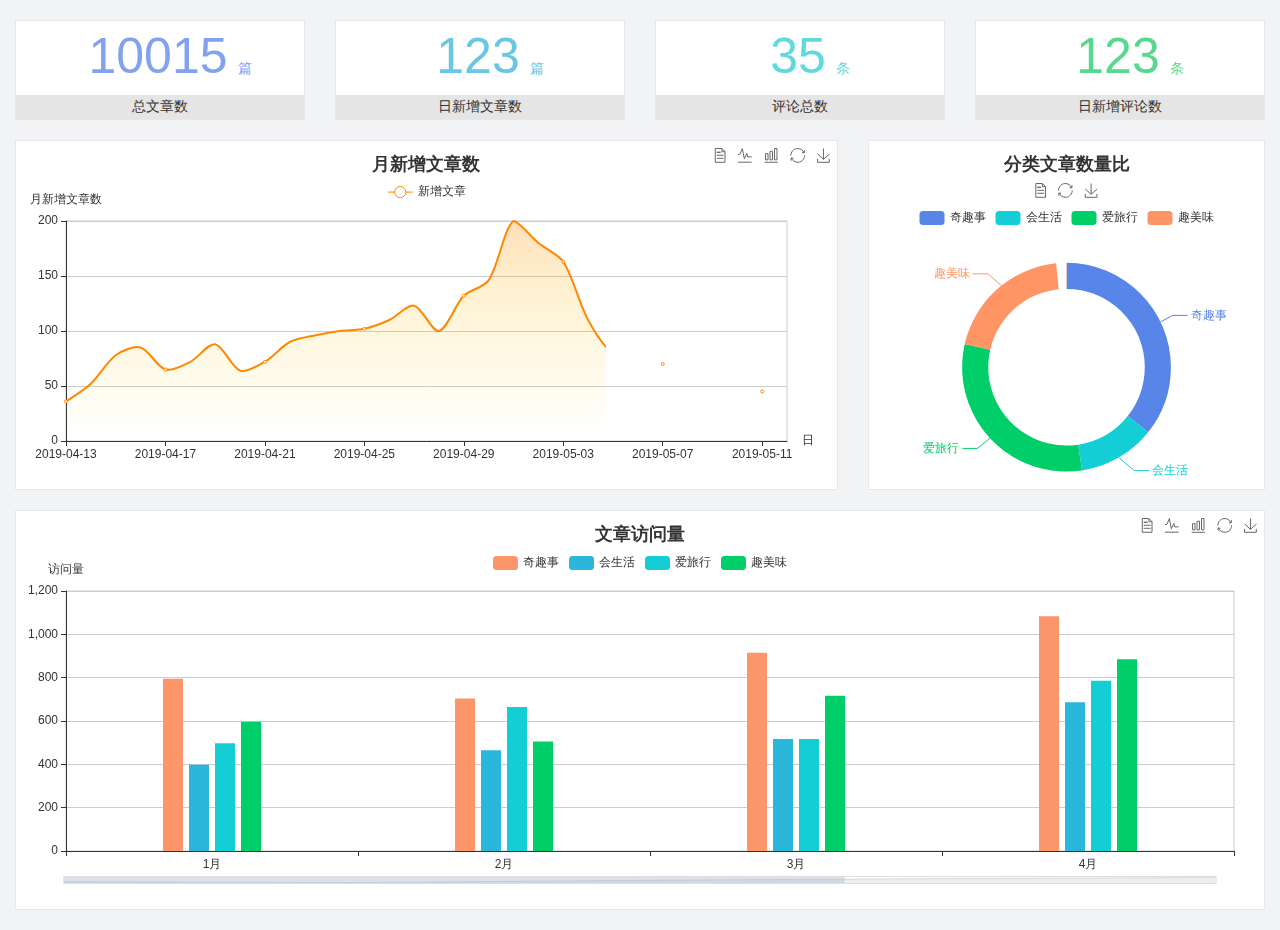
==== home/dashboard.html @ a54b5d4e "init project" ====
<!DOCTYPE html>
<html lang="en">

<head>
  <meta charset="UTF-8">
  <meta name="viewport" content="width=device-width, initial-scale=1.0">
  <meta http-equiv="X-UA-Compatible" content="ie=edge">
  <title>图表统计</title>
  <link rel="stylesheet" href="../../assets/lib/bootstrap.css" />
  <link rel="stylesheet" href="../../assets/lib/main.css" />
  <script src="../../assets/lib/jquery.js"></script>
  <script type="text/javascript" src="../../assets/lib/echarts.min.js"></script>
</head>

<body>
  <div class="container-fluid">
    <div class="row spannel_list">
      <div class="col-sm-3 col-xs-6">
        <div class="spannel">
          <em>10015</em><span>篇</span>
          <b>总文章数</b>
        </div>
      </div>
      <div class="col-sm-3 col-xs-6">
        <div class="spannel scolor01">
          <em>123</em><span>篇</span>
          <b>日新增文章数</b>
        </div>
      </div>
      <div class="col-sm-3 col-xs-6">
        <div class="spannel scolor02">
          <em>35</em><span>条</span>
          <b>评论总数</b>
        </div>
      </div>
      <div class="col-sm-3 col-xs-6">
        <div class="spannel scolor03">
          <em>123</em><span>条</span>
          <b>日新增评论数</b>
        </div>
      </div>
    </div>
  </div>

  <div class="container-fluid">
    <div class="row curve-pie">
      <div class="col-lg-8 col-md-8">
        <div class="gragh_pannel" id="curve_show"></div>
      </div>
      <div class="col-lg-4 col-md-4">
        <div class="gragh_pannel" id="pie_show"></div>
      </div>
    </div>
  </div>

  <div class="container-fluid">
    <div class="column_pannel" id="column_show"></div>
  </div>

  <script>
    var oChart = echarts.init(document.getElementById('curve_show'));
    var aList_all = [
      { 'count': 36, 'date': '2019-04-13' },
      { 'count': 52, 'date': '2019-04-14' },
      { 'count': 78, 'date': '2019-04-15' },
      { 'count': 85, 'date': '2019-04-16' },
      { 'count': 65, 'date': '2019-04-17' },
      { 'count': 72, 'date': '2019-04-18' },
      { 'count': 88, 'date': '2019-04-19' },
      { 'count': 64, 'date': '2019-04-20' },
      { 'count': 72, 'date': '2019-04-21' },
      { 'count': 90, 'date': '2019-04-22' },
      { 'count': 96, 'date': '2019-04-23' },
      { 'count': 100, 'date': '2019-04-24' },
      { 'count': 102, 'date': '2019-04-25' },
      { 'count': 110, 'date': '2019-04-26' },
      { 'count': 123, 'date': '2019-04-27' },
      { 'count': 100, 'date': '2019-04-28' },
      { 'count': 132, 'date': '2019-04-29' },
      { 'count': 146, 'date': '2019-04-30' },
      { 'count': 200, 'date': '2019-05-01' },
      { 'count': 180, 'date': '2019-05-02' },
      { 'count': 163, 'date': '2019-05-03' },
      { 'count': 110, 'date': '2019-05-04' },
      { 'count': 80, 'date': '2019-05-05' },
      { 'count': 82, 'date': '2019-05-06' },
      { 'count': 70, 'date': '2019-05-07' },
      { 'count': 65, 'date': '2019-05-08' },
      { 'count': 54, 'date': '2019-05-09' },
      { 'count': 40, 'date': '2019-05-10' },
      { 'count': 45, 'date': '2019-05-11' },
      { 'count': 38, 'date': '2019-05-12' },
    ];

    let aCount = [];
    let aDate = [];

    for (var i = 0; i < aList_all.length; i++) {
      aCount.push(aList_all[i].count);
      aDate.push(aList_all[i].date);
    }

    var chartopt = {
      title: {
        text: '月新增文章数',
        left: 'center',
        top: '10'
      },
      tooltip: {
        trigger: 'axis'
      },
      legend: {
        data: ['新增文章'],
        top: '40'
      },
      toolbox: {
        show: true,
        feature: {
          mark: { show: true },
          dataView: { show: true, readOnly: false },
          magicType: { show: true, type: ['line', 'bar'] },
          restore: { show: true },
          saveAsImage: { show: true }
        }
      },
      calculable: true,
      xAxis: [
        {
          name: '日',
          type: 'category',
          boundaryGap: false,
          data: aDate
        }
      ],
      yAxis: [
        {
          name: '月新增文章数',
          type: 'value'
        }
      ],
      series: [
        {
          name: '新增文章',
          type: 'line',
          smooth: true,
          itemStyle: { normal: { areaStyle: { type: 'default' }, color: '#f80' }, lineStyle: { color: '#f80' } },
          data: aCount
        }],
      areaStyle: {
        normal: {
          color: new echarts.graphic.LinearGradient(0, 0, 0, 1, [{
            offset: 0,
            color: 'rgba(255,136,0,0.39)'
          }, {
            offset: .34,
            color: 'rgba(255,180,0,0.25)'
          }, {
            offset: 1,
            color: 'rgba(255,222,0,0.00)'
          }])

        }
      },
      grid: {
        show: true,
        x: 50,
        x2: 50,
        y: 80,
        height: 220
      }
    };

    oChart.setOption(chartopt);


    var oPie = echarts.init(document.getElementById('pie_show'));
    var oPieopt =
    {
      title: {
        top: 10,
        text: '分类文章数量比',
        x: 'center'
      },
      tooltip: {
        trigger: 'item',
        formatter: "{a} <br/>{b} : {c} ({d}%)"
      },
      color: ['#5885e8', '#13cfd5', '#00ce68', '#ff9565'],
      legend: {
        x: 'center',
        top: 65,
        data: ['奇趣事', '会生活', '爱旅行', '趣美味']
      },
      toolbox: {
        show: true,
        x: 'center',
        top: 35,
        feature: {
          mark: { show: true },
          dataView: { show: true, readOnly: false },
          magicType: {
            show: true,
            type: ['pie', 'funnel'],
            option: {
              funnel: {
                x: '25%',
                width: '50%',
                funnelAlign: 'left',
                max: 1548
              }
            }
          },
          restore: { show: true },
          saveAsImage: { show: true }
        }
      },
      calculable: true,
      series: [
        {
          name: '访问来源',
          type: 'pie',
          radius: ['45%', '60%'],
          center: ['50%', '65%'],
          data: [
            { value: 300, name: '奇趣事' },
            { value: 100, name: '会生活' },
            { value: 260, name: '爱旅行' },
            { value: 180, name: '趣美味' }
          ]
        }
      ]
    };
    oPie.setOption(oPieopt);



    var oColumn = this.echarts.init(document.getElementById('column_show'));
    var oColumnopt =
    {
      title: {
        text: '文章访问量',
        left: 'center',
        top: '10'
      },
      tooltip: {
        trigger: 'axis'
      },
      legend: {
        data: ['奇趣事', '会生活', '爱旅行', '趣美味'],
        top: '40'
      },
      toolbox: {
        show: true,
        feature: {
          mark: { show: true },
          dataView: { show: true, readOnly: false },
          magicType: { show: true, type: ['line', 'bar'] },
          restore: { show: true },
          saveAsImage: { show: true }
        }
      },
      calculable: true,
      xAxis: [
        {
          type: 'category',
          data: ['1月', '2月', '3月', '4月', '5月']
        }
      ],
      yAxis: [
        {
          name: '访问量',
          type: 'value'
        }
      ],
      series: [
        {
          name: '奇趣事',
          type: 'bar',
          barWidth: 20,
          itemStyle: {
            normal: { areaStyle: { type: 'default' }, color: '#fd956a' }
          },
          data: [800, 708, 920, 1090, 1200]
        },
        {
          name: '会生活',
          type: 'bar',
          barWidth: 20,
          itemStyle: {
            normal: { areaStyle: { type: 'default' }, color: '#2bb6db' }
          },
          data: [400, 468, 520, 690, 800]
        },
        {
          name: '爱旅行',
          type: 'bar',
          barWidth: 20,
          itemStyle: {
            normal: { areaStyle: { type: 'default' }, color: '#13cfd5' }
          },
          data: [500, 668, 520, 790, 900]
        },
        {
          name: '趣美味',
          type: 'bar',
          barWidth: 20,
          itemStyle: {
            normal: { areaStyle: { type: 'default' }, color: '#00ce68' }
          },
          data: [600, 508, 720, 890, 1000]
        }
      ],
      grid: {
        show: true,
        x: 50,
        x2: 30,
        y: 80,
        height: 260
      },
      dataZoom: [//给x轴设置滚动条
        {
          start: 0,//默认为0
          end: 100 - 1000 / 31,//默认为100
          type: 'slider',
          show: true,
          xAxisIndex: [0],
          handleSize: 0,//滑动条的 左右2个滑动条的大小
          height: 8,//组件高度
          left: 45, //左边的距离
          right: 50,//右边的距离
          bottom: 26,//右边的距离
          handleColor: '#ddd',//h滑动图标的颜色
          handleStyle: {
            borderColor: "#cacaca",
            borderWidth: "1",
            shadowBlur: 2,
            background: "#ddd",
            shadowColor: "#ddd",
          }
        }]
    };
    oColumn.setOption(oColumnopt);
  </script>
</body>

</html>
---- assets/lib/main.css ----
body{
    font-family:'MicroSoft YaHei';
    background-color: #f2f3f5;
}
.main_wrap{
    position:fixed;
    width:100%;
    height:100%;
    left:0px;
    top:0px;
    background:url('../images/login_bg.jpg'); 
    background-size:100% 100%; 
  }
.header{
    width:1200px;
    overflow: hidden;
    margin:20px auto 0;
}
.heade .logo{
    float: left;
}
.header .copyright{
    float:right;
    font-size:12px;
    color:#fff;
    text-align:right;
    line-height:20px;
    margin-top:10px;
}
.login_form_con{
    position:absolute;
    left:50%;
    top:50%;
    margin-left:-200px;
    margin-top:-155px;
    width:400px;
    height:310px;
    background-color: #edeff0;
}

.login_form{
    position: relative;
}

.login_form .icon-user{
    position:absolute;
    font-size:16px;
    color:#999;
    left:46px;
    top:12px;
}
.login_form .icon-key{
    position:absolute;
    font-size:18px;
    color:#999;
    left:46px;
    top:78px;
}
.login_title{
    height:60px;
    background:url('../images/login_title.png') center center no-repeat #fff;
}
.input_txt,.input_pass,.input_sub{
    display:block;
    width:334px;
    height:37px;
    padding:0px;
    text-indent:40px;
    border:1px solid #ddd;
    margin:27px auto 0;
    outline:none;
}
.input_sub{
    margin-top:40px;
    height:42px;
    background-color: #19b9e7;
    text-indent:0px;
    font-size:18px;
    color:#fff;
    cursor: pointer;
}
.input_sub:hover{
    background-color: #08a0cc;
}

.sider{
    position:fixed;
    left:0;
    top:0;
    bottom:0;
    width:210px;
    background-color: #323745;
}
.sider .logo{
    display:block;
    height:56px;
    background-color: #242732;
    overflow: hidden;
}
.sider .logo img{
    display:block;
    margin:6px auto 0;
}
.user_info{
    height:79px;
    border-bottom:1px solid #5a5e6b;
}

.user_info img{
    float: left;
    width:40px;
    height:40px;
    border-radius:20px;
    margin:19px 0 0 30px;
}
.user_info span{
    float: left;
    width:120px;
    font-size:12px;
    color:#fff;
    margin:23px 0 0 20px;
}
.user_info b{
    float: left;
    width: 120px;
    font-weight:normal;
    font-size:12px;
    color:#adafb5;
    margin:2px 0 0 20px;
}

.menu .level01{
    height:50px;
    line-height:50px;
}
.menu .level01 a{
    display:block;
    height:50px;
    font-size:12px;
    color:#adafb5;
    overflow: hidden;
}
.menu .level01.active a{
    background-color: #1378f0;
    color:#fff;
}
.menu .level01.active i{
    color:#fff;
}

.menu .level01 a:hover{
    background-color: #1378f0;
    color:#fff;
}
.menu .level01 a:hover i{
    color:#fff;
}
.menu .level01 i{
    color:#61646f;
    font-size:22px;
    float: left;
    margin-left:26px;
}
.menu .level01 span{
    float: left;
    margin-left:10px;
}
.menu .level01 b{
    float: right;
    margin-right:20px;
    font-weight:normal;
    transform:rotate(90deg);
    transition:all 500ms ease;
}

.menu .level01 .rotate0{
    transform:rotate(0deg);
}

.menu .level02{
    background: #242732;
    display:none;
}


.menu .level02 li{
    height:40px;
    line-height:40px;
}
.menu .level02 li a{
    display:block;
    height:40px;
    font-size:12px;
    color:#adafb5;
    overflow: hidden;
}

.menu .level02 li a:hover{
    background-color: #1378f0;
    color:#fff;
}

.menu .level02 li i{
    font-size:12px;
    float: left;
    margin-left:60px;
}
.menu .level02 li span{
    font-size:12px;
    float: left;
    margin-left:5px;
}

.menu .level02 .active a{
    color:#ffae00;
}

.header_bar{
    position:fixed;
    left:210px;
    right:0;
    top:0;
    height:56px;
    background-color: #fff;
}

.main{
    position:fixed;
    left:210px;
    top:56px;
    right:0;
    bottom:0;
    background-color: #f2f3f5;
}

.search_form{
    width:218px;
    height:33px;
    border:1px solid #ddd;
    background-color: #f2f3f5;
    border-radius:16px;
    float: left;
    margin:12px 0 0 27px;
}

.search_form input{
    padding:0px;
    margin:0px;
    border:0px;
    float: left;
    background-color: #f2f3f5;
    font-size:12px;
    width:175px;
    height:31px;
    margin-left:12px;
    outline:none;
   
}

.search_form .icon-search{
    line-height:33px;
    cursor: pointer;
    font-size:18px;
    color:#abaebb;
}
.user_center_link{
    float:right;

}
.user_center_link a{
    line-height:56px;
    font-size:12px;
    color:#999;
    margin-right:15px;
}
.user_center_link a:hover{
    color:#ffae00
}

.user_center_link img{
    width:42px;
    height:42px;
    border-radius:32px;
    margin-right:10px;
}

.spannel_list{
    margin-top:20px;
}

.spannel{
	height:100px;
	overflow:hidden;
	text-align:center;
    position:relative;
    background-color: #fff;
    border:1px solid #e7e7e9;
    margin-bottom:20px;
}

.spannel em{
    font-style:normal;
	font-size:50px;
	line-height:50px;
	display:inline-block;
	margin:10px 0 0 20px;
	font-family:'Arial';
	color:#83a2ed;
}

.spannel span{
	font-size:14px;
	display:inline-block;
	color:#83a2ed;
	margin-left:10px;
}

.spannel b{
	position:absolute;
	left:0;
	bottom:0;
	width:100%;
	line-height:24px;
	background:#e5e5e5;
	color:#333;
	font-size:14px;
	font-weight:normal;
}

.scolor01 em,.scolor01 span{
	color:#6ac6e2;
}

.scolor02 em,.scolor02 span{
	color:#5fd9de;
}

.scolor03 em,.scolor03 span{
	color:#58d88e;
}


.gragh_pannel{
    height:350px;
    border:1px solid #e7e7e9;
    background-color: #fff!important; 
    margin-bottom:20px;  
}

.column_pannel{
    margin-bottom:20px;
    height:400px;
    border:1px solid #e7e7e9;
    background-color: #fff!important;   
}

.common_title{
    line-height:42px;
    background-color: #fbfbfb;
    border:1px solid #e7e7e9;
    margin-top:20px;
    text-indent: 15px;
    font-size:14px;
    color:#333;
}

.common_con{
    border:1px solid #e7e7e9;
    border-top:0px;
    background-color: #fff;
    padding-bottom:20px;
    margin-bottom:20px;
}
.opt_btns{
    margin-top:20px;
}

.mp20{
    margin-top:20px;
}

.pagination{   
   margin:0;
}

.article_form{
    margin-top:20px;
}

.form-group{
    margin-bottom:25px;
}

.form-group label{
    font-weight:normal;
    color:#666;
}

.icon-icondate{
    line-height:16px;
}

.user_pic{
    width:100px;
    height:100px;
    margin-bottom:10px;
}

.article_cover{
    width:200px;
    height:200px;
    margin-bottom:10px;
}
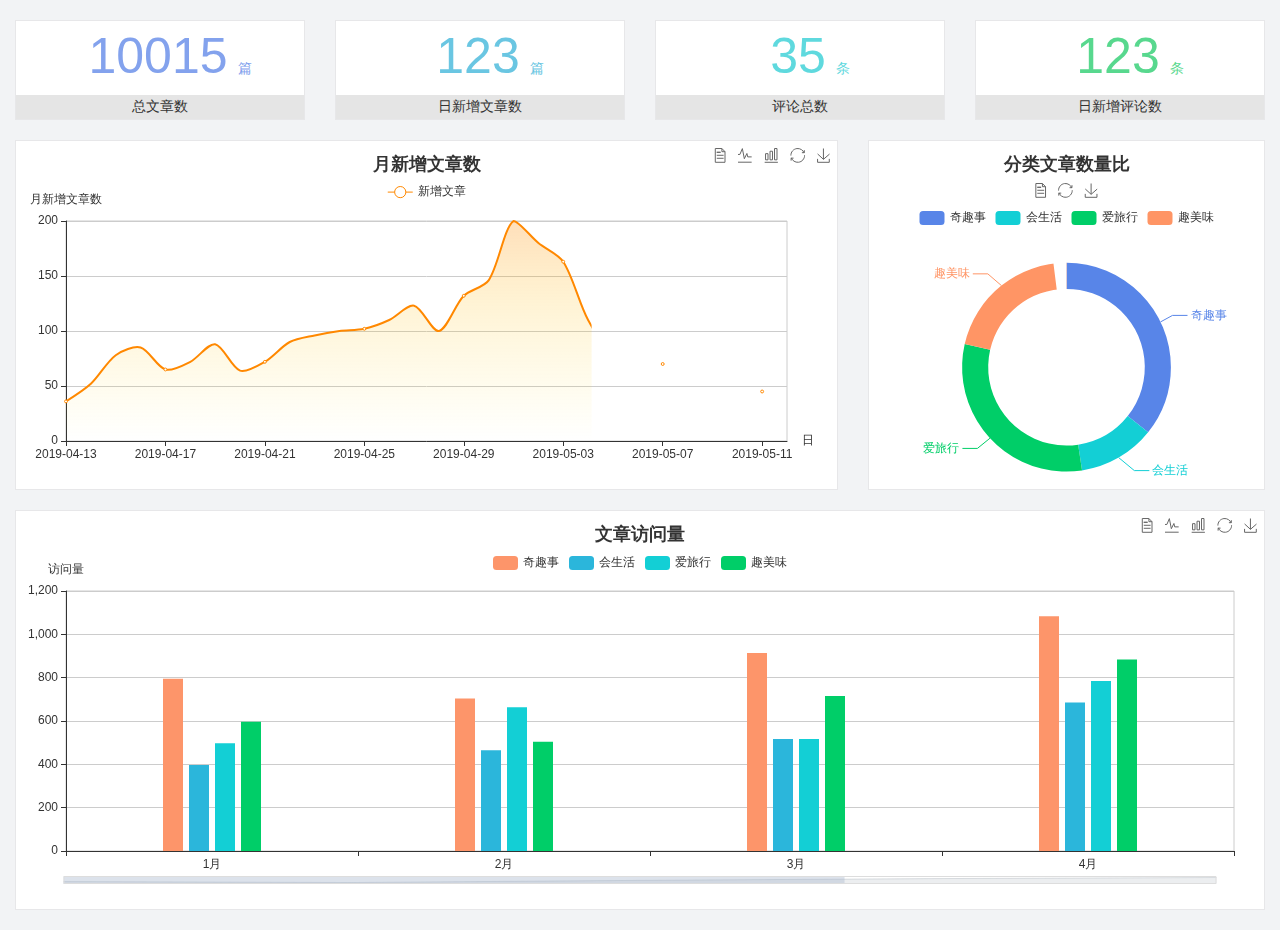
==== commit 98dc0ad7: "完成了主页功能开发" ====
--- a/home/dashboard.html
+++ b/home/dashboard.html
@@ -2,345 +2,457 @@
 <html lang="en">
 
 <head>
-  <meta charset="UTF-8">
-  <meta name="viewport" content="width=device-width, initial-scale=1.0">
-  <meta http-equiv="X-UA-Compatible" content="ie=edge">
-  <title>图表统计</title>
-  <link rel="stylesheet" href="../../assets/lib/bootstrap.css" />
-  <link rel="stylesheet" href="../../assets/lib/main.css" />
-  <script src="../../assets/lib/jquery.js"></script>
-  <script type="text/javascript" src="../../assets/lib/echarts.min.js"></script>
+    <meta charset="UTF-8">
+    <meta name="viewport" content="width=device-width, initial-scale=1.0">
+    <meta http-equiv="X-UA-Compatible" content="ie=edge">
+    <title>图表统计</title>
+    <link rel="stylesheet" href="../assets/lib/bootstrap.css" />
+    <link rel="stylesheet" href="../assets/lib/main.css" />
+    <script src="../assets/lib/jquery.js"></script>
+    <script type="text/javascript" src="../assets/lib/echarts.min.js"></script>
 </head>
 
 <body>
-  <div class="container-fluid">
-    <div class="row spannel_list">
-      <div class="col-sm-3 col-xs-6">
-        <div class="spannel">
-          <em>10015</em><span>篇</span>
-          <b>总文章数</b>
+    <div class="container-fluid">
+        <div class="row spannel_list">
+            <div class="col-sm-3 col-xs-6">
+                <div class="spannel">
+                    <em>10015</em><span>篇</span>
+                    <b>总文章数</b>
+                </div>
+            </div>
+            <div class="col-sm-3 col-xs-6">
+                <div class="spannel scolor01">
+                    <em>123</em><span>篇</span>
+                    <b>日新增文章数</b>
+                </div>
+            </div>
+            <div class="col-sm-3 col-xs-6">
+                <div class="spannel scolor02">
+                    <em>35</em><span>条</span>
+                    <b>评论总数</b>
+                </div>
+            </div>
+            <div class="col-sm-3 col-xs-6">
+                <div class="spannel scolor03">
+                    <em>123</em><span>条</span>
+                    <b>日新增评论数</b>
+                </div>
+            </div>
         </div>
-      </div>
-      <div class="col-sm-3 col-xs-6">
-        <div class="spannel scolor01">
-          <em>123</em><span>篇</span>
-          <b>日新增文章数</b>
+    </div>
+
+    <div class="container-fluid">
+        <div class="row curve-pie">
+            <div class="col-lg-8 col-md-8">
+                <div class="gragh_pannel" id="curve_show"></div>
+            </div>
+            <div class="col-lg-4 col-md-4">
+                <div class="gragh_pannel" id="pie_show"></div>
+            </div>
         </div>
-      </div>
-      <div class="col-sm-3 col-xs-6">
-        <div class="spannel scolor02">
-          <em>35</em><span>条</span>
-          <b>评论总数</b>
-        </div>
-      </div>
-      <div class="col-sm-3 col-xs-6">
-        <div class="spannel scolor03">
-          <em>123</em><span>条</span>
-          <b>日新增评论数</b>
-        </div>
-      </div>
     </div>
-  </div>
-
-  <div class="container-fluid">
-    <div class="row curve-pie">
-      <div class="col-lg-8 col-md-8">
-        <div class="gragh_pannel" id="curve_show"></div>
-      </div>
-      <div class="col-lg-4 col-md-4">
-        <div class="gragh_pannel" id="pie_show"></div>
-      </div>
+
+    <div class="container-fluid">
+        <div class="column_pannel" id="column_show"></div>
     </div>
-  </div>
-
-  <div class="container-fluid">
-    <div class="column_pannel" id="column_show"></div>
-  </div>
-
-  <script>
-    var oChart = echarts.init(document.getElementById('curve_show'));
-    var aList_all = [
-      { 'count': 36, 'date': '2019-04-13' },
-      { 'count': 52, 'date': '2019-04-14' },
-      { 'count': 78, 'date': '2019-04-15' },
-      { 'count': 85, 'date': '2019-04-16' },
-      { 'count': 65, 'date': '2019-04-17' },
-      { 'count': 72, 'date': '2019-04-18' },
-      { 'count': 88, 'date': '2019-04-19' },
-      { 'count': 64, 'date': '2019-04-20' },
-      { 'count': 72, 'date': '2019-04-21' },
-      { 'count': 90, 'date': '2019-04-22' },
-      { 'count': 96, 'date': '2019-04-23' },
-      { 'count': 100, 'date': '2019-04-24' },
-      { 'count': 102, 'date': '2019-04-25' },
-      { 'count': 110, 'date': '2019-04-26' },
-      { 'count': 123, 'date': '2019-04-27' },
-      { 'count': 100, 'date': '2019-04-28' },
-      { 'count': 132, 'date': '2019-04-29' },
-      { 'count': 146, 'date': '2019-04-30' },
-      { 'count': 200, 'date': '2019-05-01' },
-      { 'count': 180, 'date': '2019-05-02' },
-      { 'count': 163, 'date': '2019-05-03' },
-      { 'count': 110, 'date': '2019-05-04' },
-      { 'count': 80, 'date': '2019-05-05' },
-      { 'count': 82, 'date': '2019-05-06' },
-      { 'count': 70, 'date': '2019-05-07' },
-      { 'count': 65, 'date': '2019-05-08' },
-      { 'count': 54, 'date': '2019-05-09' },
-      { 'count': 40, 'date': '2019-05-10' },
-      { 'count': 45, 'date': '2019-05-11' },
-      { 'count': 38, 'date': '2019-05-12' },
-    ];
-
-    let aCount = [];
-    let aDate = [];
-
-    for (var i = 0; i < aList_all.length; i++) {
-      aCount.push(aList_all[i].count);
-      aDate.push(aList_all[i].date);
-    }
-
-    var chartopt = {
-      title: {
-        text: '月新增文章数',
-        left: 'center',
-        top: '10'
-      },
-      tooltip: {
-        trigger: 'axis'
-      },
-      legend: {
-        data: ['新增文章'],
-        top: '40'
-      },
-      toolbox: {
-        show: true,
-        feature: {
-          mark: { show: true },
-          dataView: { show: true, readOnly: false },
-          magicType: { show: true, type: ['line', 'bar'] },
-          restore: { show: true },
-          saveAsImage: { show: true }
+
+    <script>
+        var oChart = echarts.init(document.getElementById('curve_show'));
+        var aList_all = [{
+            'count': 36,
+            'date': '2019-04-13'
+        }, {
+            'count': 52,
+            'date': '2019-04-14'
+        }, {
+            'count': 78,
+            'date': '2019-04-15'
+        }, {
+            'count': 85,
+            'date': '2019-04-16'
+        }, {
+            'count': 65,
+            'date': '2019-04-17'
+        }, {
+            'count': 72,
+            'date': '2019-04-18'
+        }, {
+            'count': 88,
+            'date': '2019-04-19'
+        }, {
+            'count': 64,
+            'date': '2019-04-20'
+        }, {
+            'count': 72,
+            'date': '2019-04-21'
+        }, {
+            'count': 90,
+            'date': '2019-04-22'
+        }, {
+            'count': 96,
+            'date': '2019-04-23'
+        }, {
+            'count': 100,
+            'date': '2019-04-24'
+        }, {
+            'count': 102,
+            'date': '2019-04-25'
+        }, {
+            'count': 110,
+            'date': '2019-04-26'
+        }, {
+            'count': 123,
+            'date': '2019-04-27'
+        }, {
+            'count': 100,
+            'date': '2019-04-28'
+        }, {
+            'count': 132,
+            'date': '2019-04-29'
+        }, {
+            'count': 146,
+            'date': '2019-04-30'
+        }, {
+            'count': 200,
+            'date': '2019-05-01'
+        }, {
+            'count': 180,
+            'date': '2019-05-02'
+        }, {
+            'count': 163,
+            'date': '2019-05-03'
+        }, {
+            'count': 110,
+            'date': '2019-05-04'
+        }, {
+            'count': 80,
+            'date': '2019-05-05'
+        }, {
+            'count': 82,
+            'date': '2019-05-06'
+        }, {
+            'count': 70,
+            'date': '2019-05-07'
+        }, {
+            'count': 65,
+            'date': '2019-05-08'
+        }, {
+            'count': 54,
+            'date': '2019-05-09'
+        }, {
+            'count': 40,
+            'date': '2019-05-10'
+        }, {
+            'count': 45,
+            'date': '2019-05-11'
+        }, {
+            'count': 38,
+            'date': '2019-05-12'
+        }, ];
+
+        let aCount = [];
+        let aDate = [];
+
+        for (var i = 0; i < aList_all.length; i++) {
+            aCount.push(aList_all[i].count);
+            aDate.push(aList_all[i].date);
         }
-      },
-      calculable: true,
-      xAxis: [
-        {
-          name: '日',
-          type: 'category',
-          boundaryGap: false,
-          data: aDate
-        }
-      ],
-      yAxis: [
-        {
-          name: '月新增文章数',
-          type: 'value'
-        }
-      ],
-      series: [
-        {
-          name: '新增文章',
-          type: 'line',
-          smooth: true,
-          itemStyle: { normal: { areaStyle: { type: 'default' }, color: '#f80' }, lineStyle: { color: '#f80' } },
-          data: aCount
-        }],
-      areaStyle: {
-        normal: {
-          color: new echarts.graphic.LinearGradient(0, 0, 0, 1, [{
-            offset: 0,
-            color: 'rgba(255,136,0,0.39)'
-          }, {
-            offset: .34,
-            color: 'rgba(255,180,0,0.25)'
-          }, {
-            offset: 1,
-            color: 'rgba(255,222,0,0.00)'
-          }])
-
-        }
-      },
-      grid: {
-        show: true,
-        x: 50,
-        x2: 50,
-        y: 80,
-        height: 220
-      }
-    };
-
-    oChart.setOption(chartopt);
-
-
-    var oPie = echarts.init(document.getElementById('pie_show'));
-    var oPieopt =
-    {
-      title: {
-        top: 10,
-        text: '分类文章数量比',
-        x: 'center'
-      },
-      tooltip: {
-        trigger: 'item',
-        formatter: "{a} <br/>{b} : {c} ({d}%)"
-      },
-      color: ['#5885e8', '#13cfd5', '#00ce68', '#ff9565'],
-      legend: {
-        x: 'center',
-        top: 65,
-        data: ['奇趣事', '会生活', '爱旅行', '趣美味']
-      },
-      toolbox: {
-        show: true,
-        x: 'center',
-        top: 35,
-        feature: {
-          mark: { show: true },
-          dataView: { show: true, readOnly: false },
-          magicType: {
-            show: true,
-            type: ['pie', 'funnel'],
-            option: {
-              funnel: {
-                x: '25%',
-                width: '50%',
-                funnelAlign: 'left',
-                max: 1548
-              }
+
+        var chartopt = {
+            title: {
+                text: '月新增文章数',
+                left: 'center',
+                top: '10'
+            },
+            tooltip: {
+                trigger: 'axis'
+            },
+            legend: {
+                data: ['新增文章'],
+                top: '40'
+            },
+            toolbox: {
+                show: true,
+                feature: {
+                    mark: {
+                        show: true
+                    },
+                    dataView: {
+                        show: true,
+                        readOnly: false
+                    },
+                    magicType: {
+                        show: true,
+                        type: ['line', 'bar']
+                    },
+                    restore: {
+                        show: true
+                    },
+                    saveAsImage: {
+                        show: true
+                    }
+                }
+            },
+            calculable: true,
+            xAxis: [{
+                name: '日',
+                type: 'category',
+                boundaryGap: false,
+                data: aDate
+            }],
+            yAxis: [{
+                name: '月新增文章数',
+                type: 'value'
+            }],
+            series: [{
+                name: '新增文章',
+                type: 'line',
+                smooth: true,
+                itemStyle: {
+                    normal: {
+                        areaStyle: {
+                            type: 'default'
+                        },
+                        color: '#f80'
+                    },
+                    lineStyle: {
+                        color: '#f80'
+                    }
+                },
+                data: aCount
+            }],
+            areaStyle: {
+                normal: {
+                    color: new echarts.graphic.LinearGradient(0, 0, 0, 1, [{
+                        offset: 0,
+                        color: 'rgba(255,136,0,0.39)'
+                    }, {
+                        offset: .34,
+                        color: 'rgba(255,180,0,0.25)'
+                    }, {
+                        offset: 1,
+                        color: 'rgba(255,222,0,0.00)'
+                    }])
+
+                }
+            },
+            grid: {
+                show: true,
+                x: 50,
+                x2: 50,
+                y: 80,
+                height: 220
             }
-          },
-          restore: { show: true },
-          saveAsImage: { show: true }
-        }
-      },
-      calculable: true,
-      series: [
-        {
-          name: '访问来源',
-          type: 'pie',
-          radius: ['45%', '60%'],
-          center: ['50%', '65%'],
-          data: [
-            { value: 300, name: '奇趣事' },
-            { value: 100, name: '会生活' },
-            { value: 260, name: '爱旅行' },
-            { value: 180, name: '趣美味' }
-          ]
-        }
-      ]
-    };
-    oPie.setOption(oPieopt);
-
-
-
-    var oColumn = this.echarts.init(document.getElementById('column_show'));
-    var oColumnopt =
-    {
-      title: {
-        text: '文章访问量',
-        left: 'center',
-        top: '10'
-      },
-      tooltip: {
-        trigger: 'axis'
-      },
-      legend: {
-        data: ['奇趣事', '会生活', '爱旅行', '趣美味'],
-        top: '40'
-      },
-      toolbox: {
-        show: true,
-        feature: {
-          mark: { show: true },
-          dataView: { show: true, readOnly: false },
-          magicType: { show: true, type: ['line', 'bar'] },
-          restore: { show: true },
-          saveAsImage: { show: true }
-        }
-      },
-      calculable: true,
-      xAxis: [
-        {
-          type: 'category',
-          data: ['1月', '2月', '3月', '4月', '5月']
-        }
-      ],
-      yAxis: [
-        {
-          name: '访问量',
-          type: 'value'
-        }
-      ],
-      series: [
-        {
-          name: '奇趣事',
-          type: 'bar',
-          barWidth: 20,
-          itemStyle: {
-            normal: { areaStyle: { type: 'default' }, color: '#fd956a' }
-          },
-          data: [800, 708, 920, 1090, 1200]
-        },
-        {
-          name: '会生活',
-          type: 'bar',
-          barWidth: 20,
-          itemStyle: {
-            normal: { areaStyle: { type: 'default' }, color: '#2bb6db' }
-          },
-          data: [400, 468, 520, 690, 800]
-        },
-        {
-          name: '爱旅行',
-          type: 'bar',
-          barWidth: 20,
-          itemStyle: {
-            normal: { areaStyle: { type: 'default' }, color: '#13cfd5' }
-          },
-          data: [500, 668, 520, 790, 900]
-        },
-        {
-          name: '趣美味',
-          type: 'bar',
-          barWidth: 20,
-          itemStyle: {
-            normal: { areaStyle: { type: 'default' }, color: '#00ce68' }
-          },
-          data: [600, 508, 720, 890, 1000]
-        }
-      ],
-      grid: {
-        show: true,
-        x: 50,
-        x2: 30,
-        y: 80,
-        height: 260
-      },
-      dataZoom: [//给x轴设置滚动条
-        {
-          start: 0,//默认为0
-          end: 100 - 1000 / 31,//默认为100
-          type: 'slider',
-          show: true,
-          xAxisIndex: [0],
-          handleSize: 0,//滑动条的 左右2个滑动条的大小
-          height: 8,//组件高度
-          left: 45, //左边的距离
-          right: 50,//右边的距离
-          bottom: 26,//右边的距离
-          handleColor: '#ddd',//h滑动图标的颜色
-          handleStyle: {
-            borderColor: "#cacaca",
-            borderWidth: "1",
-            shadowBlur: 2,
-            background: "#ddd",
-            shadowColor: "#ddd",
-          }
-        }]
-    };
-    oColumn.setOption(oColumnopt);
-  </script>
+        };
+
+        oChart.setOption(chartopt);
+
+
+        var oPie = echarts.init(document.getElementById('pie_show'));
+        var oPieopt = {
+            title: {
+                top: 10,
+                text: '分类文章数量比',
+                x: 'center'
+            },
+            tooltip: {
+                trigger: 'item',
+                formatter: "{a} <br/>{b} : {c} ({d}%)"
+            },
+            color: ['#5885e8', '#13cfd5', '#00ce68', '#ff9565'],
+            legend: {
+                x: 'center',
+                top: 65,
+                data: ['奇趣事', '会生活', '爱旅行', '趣美味']
+            },
+            toolbox: {
+                show: true,
+                x: 'center',
+                top: 35,
+                feature: {
+                    mark: {
+                        show: true
+                    },
+                    dataView: {
+                        show: true,
+                        readOnly: false
+                    },
+                    magicType: {
+                        show: true,
+                        type: ['pie', 'funnel'],
+                        option: {
+                            funnel: {
+                                x: '25%',
+                                width: '50%',
+                                funnelAlign: 'left',
+                                max: 1548
+                            }
+                        }
+                    },
+                    restore: {
+                        show: true
+                    },
+                    saveAsImage: {
+                        show: true
+                    }
+                }
+            },
+            calculable: true,
+            series: [{
+                name: '访问来源',
+                type: 'pie',
+                radius: ['45%', '60%'],
+                center: ['50%', '65%'],
+                data: [{
+                    value: 300,
+                    name: '奇趣事'
+                }, {
+                    value: 100,
+                    name: '会生活'
+                }, {
+                    value: 260,
+                    name: '爱旅行'
+                }, {
+                    value: 180,
+                    name: '趣美味'
+                }]
+            }]
+        };
+        oPie.setOption(oPieopt);
+
+
+
+        var oColumn = this.echarts.init(document.getElementById('column_show'));
+        var oColumnopt = {
+            title: {
+                text: '文章访问量',
+                left: 'center',
+                top: '10'
+            },
+            tooltip: {
+                trigger: 'axis'
+            },
+            legend: {
+                data: ['奇趣事', '会生活', '爱旅行', '趣美味'],
+                top: '40'
+            },
+            toolbox: {
+                show: true,
+                feature: {
+                    mark: {
+                        show: true
+                    },
+                    dataView: {
+                        show: true,
+                        readOnly: false
+                    },
+                    magicType: {
+                        show: true,
+                        type: ['line', 'bar']
+                    },
+                    restore: {
+                        show: true
+                    },
+                    saveAsImage: {
+                        show: true
+                    }
+                }
+            },
+            calculable: true,
+            xAxis: [{
+                type: 'category',
+                data: ['1月', '2月', '3月', '4月', '5月']
+            }],
+            yAxis: [{
+                name: '访问量',
+                type: 'value'
+            }],
+            series: [{
+                name: '奇趣事',
+                type: 'bar',
+                barWidth: 20,
+                itemStyle: {
+                    normal: {
+                        areaStyle: {
+                            type: 'default'
+                        },
+                        color: '#fd956a'
+                    }
+                },
+                data: [800, 708, 920, 1090, 1200]
+            }, {
+                name: '会生活',
+                type: 'bar',
+                barWidth: 20,
+                itemStyle: {
+                    normal: {
+                        areaStyle: {
+                            type: 'default'
+                        },
+                        color: '#2bb6db'
+                    }
+                },
+                data: [400, 468, 520, 690, 800]
+            }, {
+                name: '爱旅行',
+                type: 'bar',
+                barWidth: 20,
+                itemStyle: {
+                    normal: {
+                        areaStyle: {
+                            type: 'default'
+                        },
+                        color: '#13cfd5'
+                    }
+                },
+                data: [500, 668, 520, 790, 900]
+            }, {
+                name: '趣美味',
+                type: 'bar',
+                barWidth: 20,
+                itemStyle: {
+                    normal: {
+                        areaStyle: {
+                            type: 'default'
+                        },
+                        color: '#00ce68'
+                    }
+                },
+                data: [600, 508, 720, 890, 1000]
+            }],
+            grid: {
+                show: true,
+                x: 50,
+                x2: 30,
+                y: 80,
+                height: 260
+            },
+            dataZoom: [ //给x轴设置滚动条
+                {
+                    start: 0, //默认为0
+                    end: 100 - 1000 / 31, //默认为100
+                    type: 'slider',
+                    show: true,
+                    xAxisIndex: [0],
+                    handleSize: 0, //滑动条的 左右2个滑动条的大小
+                    height: 8, //组件高度
+                    left: 45, //左边的距离
+                    right: 50, //右边的距离
+                    bottom: 26, //右边的距离
+                    handleColor: '#ddd', //h滑动图标的颜色
+                    handleStyle: {
+                        borderColor: "#cacaca",
+                        borderWidth: "1",
+                        shadowBlur: 2,
+                        background: "#ddd",
+                        shadowColor: "#ddd",
+                    }
+                }
+            ]
+        };
+        oColumn.setOption(oColumnopt);
+    </script>
 </body>
 
 </html>